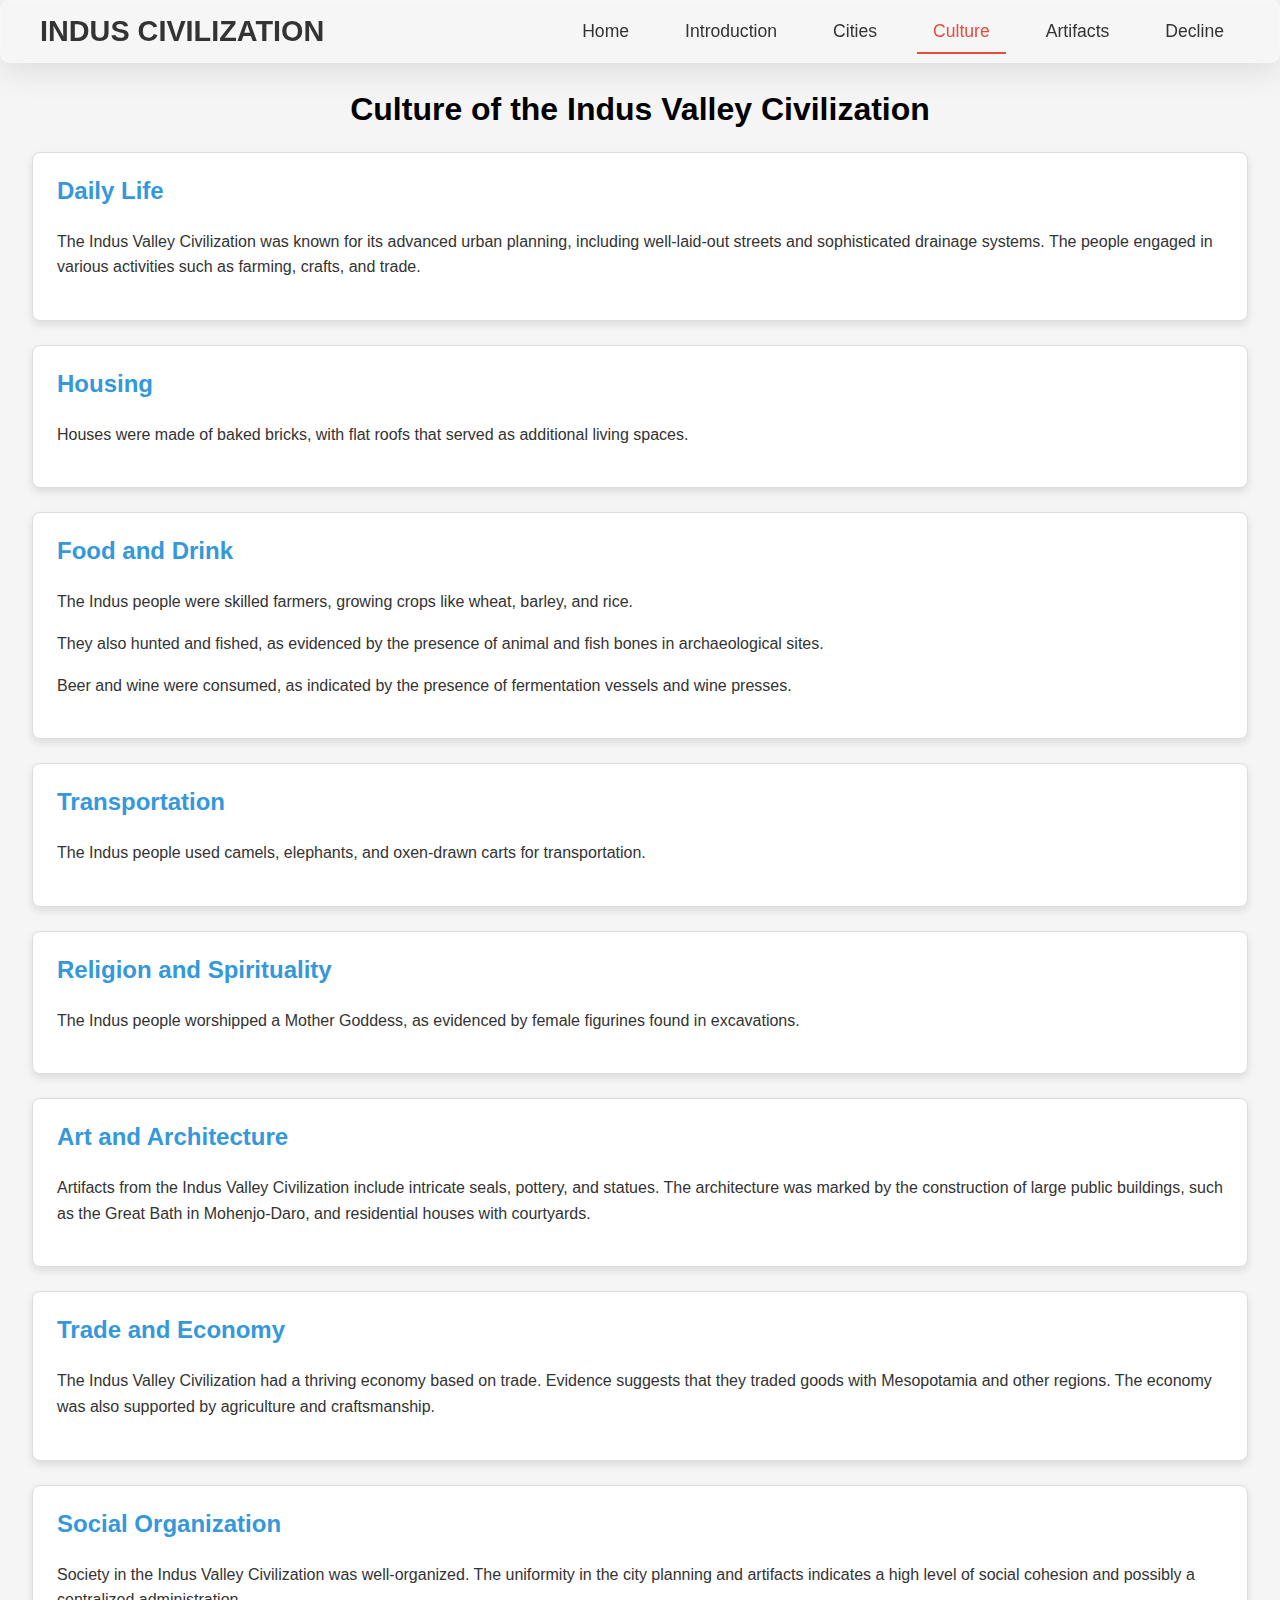
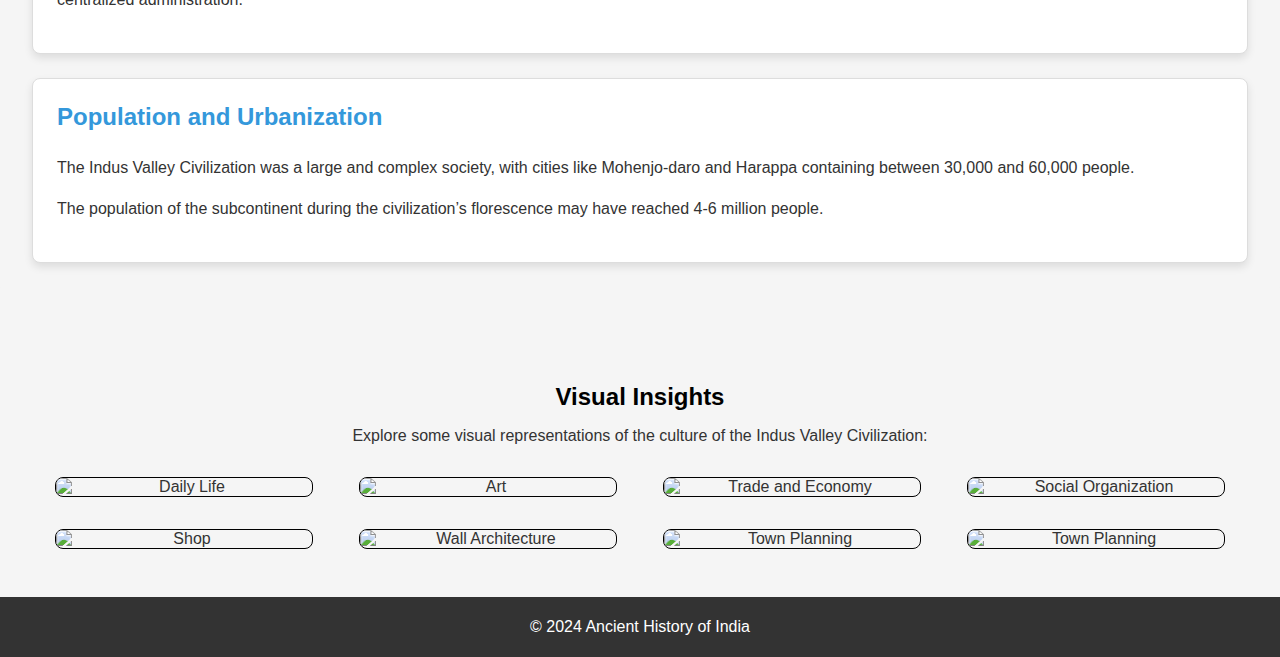
==== culture.html @ d0943c01 "Update UI Design" ====
<!DOCTYPE html>
<html lang="en">
<head>
    <meta charset="UTF-8">
    <meta name="viewport" content="width=device-width, initial-scale=1.0">
    <title>Culture of the Indus Valley Civilization</title>
    <link rel="stylesheet" href="styles.css">
    <!-- Add Animate.css for animations -->
    <link rel="stylesheet" href="https://cdnjs.cloudflare.com/ajax/libs/animate.css/4.1.1/animate.min.css">
</head>
<body>
    <header>
      <nav class="navbar">
        <div class="navbar-container">
          <a class="navbar-logo">INDUS CIVILIZATION</a>
          <button class="navbar-toggle" id="navbar-toggle">
            <span class="navbar-toggle-icon">&#9776;</span> <!-- Hamburger Icon -->
          </button>
          <ul class="navbar-list" id="navbar-menu">
            <li class="navbar-item"><a href="index.html" class="navbar-link">Home</a></li>
            <li class="navbar-item"><a href="introduction.html" class="navbar-link">Introduction</a></li>
            <li class="navbar-item"><a href="cities.html" class="navbar-link">Cities</a></li>
            <li class="navbar-item"><a href="culture.html" class="navbar-link">Culture</a></li>
            <li class="navbar-item"><a href="artifacts.html" class="navbar-link">Artifacts</a></li>
            <li class="navbar-item"><a href="decline.html" class="navbar-link">Decline</a></li>
        </ul>
        </div>
      </nav>
      </header>
        

    <main>
        <section class="culture-overview">
            <h2 class="animate__animated animate__fadeIn">Culture of the Indus Valley Civilization</h2>
            <div class="culture-content">
                <div class="culture-section animate__animated animate__fadeIn">
                    <h3>Daily Life</h3>
                    <p>The Indus Valley Civilization was known for its advanced urban planning, including well-laid-out streets and sophisticated drainage systems. The people engaged in various activities such as farming, crafts, and trade.</p>
                </div>

                <div class="culture-section animate__animated animate__fadeIn">
                    <h3>Housing</h3>
                    <p>Houses were made of baked bricks, with flat roofs that served as additional living spaces.</p>
                </div>

                <div class="culture-section animate__animated animate__fadeIn">
                    <h3>Food and Drink</h3>
                    <p>The Indus people were skilled farmers, growing crops like wheat, barley, and rice.</p>
                    <P>They also hunted and fished, as evidenced by the presence of animal and fish bones in archaeological sites.</P>
                    <p>Beer and wine were consumed, as indicated by the presence of fermentation vessels and wine presses.</p>
                </div>

                <div class="culture-section animate__animated animate__fadeIn">
                    <h3>Transportation</h3>
                    <p>The Indus people used camels, elephants, and oxen-drawn carts for transportation.</p>
                </div>

                <div class="culture-section animate__animated animate__fadeIn">
                    <h3>Religion and Spirituality</h3>
                    <p>The Indus people worshipped a Mother Goddess, as evidenced by female figurines found in excavations.</p>
                </div>

                <div class="culture-section animate__animated animate__fadeIn">
                    <h3>Art and Architecture</h3>
                    <p>Artifacts from the Indus Valley Civilization include intricate seals, pottery, and statues. The architecture was marked by the construction of large public buildings, such as the Great Bath in Mohenjo-Daro, and residential houses with courtyards.</p>
                </div>
                <div class="culture-section animate__animated animate__fadeIn">
                    <h3>Trade and Economy</h3>
                    <p>The Indus Valley Civilization had a thriving economy based on trade. Evidence suggests that they traded goods with Mesopotamia and other regions. The economy was also supported by agriculture and craftsmanship.</p>
                </div>
                <div class="culture-section animate__animated animate__fadeIn">
                    <h3>Social Organization</h3>
                    <p>Society in the Indus Valley Civilization was well-organized. The uniformity in the city planning and artifacts indicates a high level of social cohesion and possibly a centralized administration.</p>
                </div>

                <div class="culture-section animate__animated animate__fadeIn">
                    <h3>Population and Urbanization</h3>
                    <p>The Indus Valley Civilization was a large and complex society, with cities like Mohenjo-daro and Harappa containing between 30,000 and 60,000 people.</p>
                    <p>The population of the subcontinent during the civilization’s florescence may have reached 4-6 million people.</p>
                </div>
            </div>
        </section>

        <section class="culture-visuals">
            <div class="visuals-text animate__animated animate__fadeIn">
                <h3>Visual Insights</h3>
                <p>Explore some visual representations of the culture of the Indus Valley Civilization:</p>
            </div>
            <div class="visuals-images">
                <img src="images/14.webp" alt="Daily Life">
                <img src="images/11.webp" alt="Art">
                <img src="images/trade.jpg" alt="Trade and Economy">
                <img src="images/work.jpg" alt="Social Organization">
                <img src="images/shop.jpg" alt="Shop">
                <img src="images/wall.jpg" alt="Wall Architecture">
                <img src="images/Mohenjo-Daro1.jpg" alt="Town Planning">
                <img src="images/12.webp" alt="Town Planning">
                
            </div>
        </section>
    </main>

    <footer>
        <p>&copy; 2024 Ancient History of India</p>
    </footer>
    <script src="script.js"></script>
</body>
</html>
---- styles.css ----
:root {
  --primary-color: black; 
  --secondary-color: #2ecc71; 
  --accent-color: #e74c3c; 
  --background-color: #f5f5f5; 
  --text-color: #333333; 
  --navbar-background: rgba(255, 255, 255, 0.8);
  --navbar-text-color: #333333;
  --footer-background: #333333;
  --footer-text-color: #ffffff;

body {
  font-family: "Arial", sans-serif;
  margin: 0;
  padding: 0;
  background-color: var(--background-color);;
  color: var(--text-color);
  width: 100%;
  overflow-x: hidden; /* Ensure no horizontal scrollbars */
}

/* Navbar Container */
.navbar {
  background: rgba(255, 255, 255, 0.1); /* Semi-transparent background for glass effect */
  backdrop-filter: blur(20px); /* Apply blur effect */
  -webkit-backdrop-filter: blur(20px); /* For Safari */
  border: 1px solid rgba(255, 255, 255, 0.3); /* Light border for glass look */
  box-shadow: 0 8px 32px rgba(0, 0, 0, 0.1); /* Subtle shadow for depth */
  padding: 0.5rem 1rem;
  position: fixed;
  width: 100%;
  top: 0;
  left: 0;
  z-index: 1000;
  box-sizing: border-box; /* Prevent overflow due to padding */
  border-radius: 10px; /* Rounded corners for softer appearance */
}


/* Navbar Inner Container */
.navbar-container {
  display: flex;
  align-items: center;
  justify-content: space-between;
  max-width: 1200px;
  margin: 0 auto;
}

/* Logo */
.navbar-logo {
  color: var(--navbar-text-color);
  text-decoration: none;
  font-size: 1.8rem;
  font-weight: bold;
  transition: transition: color 0.3s, transform 0.2s, text-shadow 0.3s;
}

.navbar-logo:hover {
  color: var(--accent-color); 
  transform: scale(1.1); 
  text-shadow: 2px 2px 8px rgba(0, 0, 0, 0.2); 
}

/* Navbar List */
.navbar-list {
  list-style-type: none;
  margin: 0;
  padding: 0;
  display: flex;
}

/* Navbar Item */
.navbar-item {
  position: relative;
  margin-left: 1.5rem;
}

/* Navbar Link */
.navbar-link {
  color: var(--navbar-text-color);
  text-decoration: none;
  font-size: 1.1rem;
  padding: 0.75rem 1rem;
  display: block;
  transition: color 0.3s, transform 0.2s;
}

.navbar-link:hover {
  color:var(--accent-color);
  transform: scale(1.1);
}

.navbar-toggle {
  display: none;
}

/* Underline Animation */
.navbar-link::after {
  content: "";
  position: absolute;
  bottom: 0;
  left: 50%;
  width: 0;
  height: 2px;
  background-color: var(--accent-color);
  transition: width 0.3s, left 0.3s;
}

.navbar-link.active {
  color: var(--accent-color);
  transform: scale(1);
}

.navbar-link.active::after {
  width: 100%;
  left: 0;
}

.navbar-link:hover::after {
  width: 100%;
  left: 0;
}

.hero {
  display: flex;
  align-items: center;
  padding: 2rem;
  background-color:var(--background-color);
  margin: 1rem 0;
  border-radius: 8px;
  max-width: 1200px;
  margin: 0 auto; /* Ensure centering */
  box-sizing: border-box;
}

.hero-text {
  max-width: 50%;
}

.hero-text h2 {
  font-size: 2rem;
  margin: 0;
}

.hero-text p {
  font-size: 1rem;
  margin: 0.5rem 0;
}

.hero-text .btn {
  display: inline-block;
  padding: 0.5rem 1rem;
  margin-top: 1rem;
  background-color: #3498db;
  color: #fff;
  text-decoration: none;
  border-radius: 5px;
  transition: background-color 0.3s;
}

.hero-text .btn:hover {
  background-color: var(--accent-color);
}

.hero-image {
  max-width: 40%;
  height: auto;
  border-radius: 8px;
  margin-top: 4%;
  box-shadow: 0 8px 16px rgba(0, 0, 0, 0.2);
}

.info-cards {
  display: flex;
  justify-content: space-between;
  flex-wrap: wrap;
  padding: 2rem;
  max-width: 1200px;
  margin: 0 auto;
}

.card {
  background: #fff;
  border: 1px solid black;
  border-radius: 8px;
  box-shadow: 0 4px 8px rgba(0, 0, 0, 0.1);
  padding: 1.5rem;
  width: 30%;
  text-align: center;
  box-sizing: border-box;
  margin: 5px;
}

.card h3 {
  margin-top: 0;
  font-size: 1.3rem;
}

.card p {
  font-size: 1rem;
}

.card .btn {
  margin-top: 1rem;
  background-color: #3498db;
  color: #fff;
  padding: 0.5rem 1rem;
  border: none;
  border-radius: 5px;
  text-align: center;
  text-decoration: none;
  font-size: 1rem;
  transition: background-color 0.3s ease, transform 0.3s ease,
    box-shadow 0.3s ease;
}

/* Button hover state with animation */
.card .btn:hover {
  background-color: var(--accent-color);
  transform: scale(1.05); /* Slightly scale up */
  box-shadow: 0 4px 8px rgba(0, 0, 0, 0.2); /* Add shadow effect */
}

footer {
  background-color: var(--footer-background);
  color: var(--footer-text-color);
  text-align: center;
  padding: 0.3rem;
  position: static;
  width: 100%;
  bottom: 0;
  box-sizing: border-box;
}

/* Media Queries */
@media (max-width: 768px) {
  .navbar-container {
    flex-direction: column;
    align-items: flex-start;
  }

  .navbar-list {
    flex-direction: column;
    width: 100%;
  }

  .navbar-link {
    padding: 0.5rem;
    text-align: left;
  }

  .hero {
    flex-direction: column;
    text-align: center;
  }

  .hero-text {
    max-width: 100%;
    margin-bottom: 1rem;
  }

  .hero-image {
    max-width: 80%;
  }

  .info-cards {
    flex-direction: column;
    padding: 1rem;
  }

  .card {
    width: 100%;
  }

  footer {
    padding: 1.5rem;
  }
}

@media (max-width: 480px) {
  body {
    display: flex;
    flex-direction: column;
    justify-content: space-between;
    min-height: 100vh;
  }

  .navbar {
    padding: 0.5rem;
    box-sizing: border-box;
  }

  .navbar-container {
    flex-direction: row;
    justify-content: space-between;
    width: 100%;
  }

  .navbar-logo {
    text-shadow: 2px solid black;
    font-size: 1.5rem;
    margin-top: 3px;
  }

  .navbar-toggle {
    display: block;
    background: none;
    border: none;
    font-size: 1.5rem;
    color: var(--primary-color);
    cursor: pointer;
    margin-top: -2px;
  }

  .navbar-list {
    position: absolute;
    top: 100%;
    right: 0;
    background-color: #333;
    width: 100%;
    max-height: 0;
    overflow: hidden;
    flex-direction: column;
    transition: max-height 0.3s ease-in-out;
  }

  .navbar-list.active {
    max-height: 500px;
  }

  .navbar-item {
    margin: 0;
    text-align: center;
  }

  .navbar-link {
    color: #fff;
    text-decoration: none;
    padding: 1rem;
    display: block;
    border-bottom: 1px solid #444;
  }

  .hero {
    padding: 1rem;
    margin: 0 auto;
  }

  .hero-text {
    max-width: 100%;
    margin-top: 2rem;
  }

  .hero-text h2 {
    font-size: 1.5rem;
    margin-top: 20px;
  }

  .hero-image {
    max-width: 80%;
    margin-top: 1rem;
  }

  .info-cards {
    flex-direction: column;
    padding: 1rem;
  }

  .card {
    width: 100%;
  }

  footer {
    padding: 0.1rem;
    font-size: 12px;
  }
  /* Introduction */
}

/* Introduction */
.intro {
  display: flex;
  align-items: center;
  justify-content: space-between;
  padding: 2rem;
  background-color: var(--background-color);
  border-radius: 8px;
  margin: 2rem 0;
}

.intro-text {
  max-width: 100%;
}

.intro-text h2 {
  font-size: 2rem;
  text-align: center;
  margin: top 0;
  color: var(--primary-color);
}


.intro-text p {
  font-size: 1rem;
  line-height: 1.6;
}

.highlights {
  display: flex;
  justify-content: space-around;
  flex-wrap: wrap;
  padding: 2rem;
}

.highlight-card {
  background: #fff;
  border: 1px solid black;
  border-radius: 8px;
  box-shadow: 0 4px 8px rgba(0, 0, 0, 0.1);
  padding: 1.5rem;
  width: 30%;
  margin: 1rem 0;
  text-align: center;
}

.highlight-card h3 {
  font-size: 2vw;
  margin-top: 0;
  color: #3498db;
}

.highlight-card p {
  font-size: 1rem;
}

/* Media Queries for Mobile Responsiveness */
@media (max-width: 768px) {
  .intro {
    flex-direction: column; /* Stack intro content vertically */
    padding: 1rem; /* Adjust padding */
  }

  .intro-text h2 {
    font-size: 1.5rem; /* Adjust font size */
  }

  .intro-text p {
    font-size: 1.2rem; /* Adjust font size */
  }

  .highlights {
    flex-direction: column; /* Stack highlight cards vertically */
    padding: 2.5rem;
    /* Adjust padding */
  }

  .highlight-card {
    width: 100%; /* Full width on smaller screens */
    padding: 1rem; /* Adjust padding */
  }

  .highlight-card h3 {
    font-size: 1.2rem; /* Adjust font size */
  }

  .highlight-card p {
    font-size: 1.2rem; /* Adjust font size */
  }
}

@media (max-width: 480px) {
  .intro {
    padding: 0.5rem;
  }

  .intro-text h2 {
    font-size: 1.4rem;
    margin-top: 25px;
  }

  .intro-text p {
    font-size: 1rem;
  }

  .highlight-card {
    padding: 0.5rem;
    padding-left: -2.5rem;
  }

  .highlight-card h3 {
    font-size: 1.2rem;
  }

  .highlight-card p {
    font-size: 1rem;
  }
}

/* Cities */
.cities-overview {
  padding: 2rem;
  background-color: var(--background-color);
  border-radius: 8px;
  margin: 2rem 0;
  text-align: center;
}

.cities-overview h2 {
  font-size: 2rem;
  margin-bottom: 1rem;
  color: var(--primary-color);
}

.city-cards {
  display: flex;
  flex-wrap: wrap;
  justify-content: space-around;
}

.city-card {
  background: #fff;
  border: 1px solid #ddd;
  border-radius: 8px;
  box-shadow: 0 4px 8px rgba(0, 0, 0, 0.1);
  padding: 1rem;
  width: 45%;
  margin: 1rem 0;
  text-align: center;
  transition: transform 0.3s, box-shadow 0.3s;
}

.city-card img {
  width: 80%;
  height: 70%;
  border-radius: 8px;
}

.city-card h3 {
  font-size: 1.5rem;
  margin: 0.5rem 0;
  color: #3498db;
}

.city-card p {
  font-size: 1rem;
  line-height: 1.6;
}

.city-card:hover {
  transform: scale(1.05);
  box-shadow: 0 6px 12px rgba(0, 0, 0, 0.2);
}

@media (max-width: 768px) {
  .city-card {
    width: 100%;
    margin: 1rem 0;
  }

  .cities-overview h2 {
    font-size: 1.75rem;
  }

  .city-card h3 {
    font-size: 1.25rem;
  }

  .city-card p {
    font-size: 0.9rem;
  }
}

/* Further adjustments for very small screens (max-width: 480px) */
@media (max-width: 480px) {
  .cities-overview {
    padding: 1.5rem;
  }

  .cities-overview h2 {
    font-size: 1.5rem;
  }

  .city-card {
    padding: 1rem;
    height: fit-content;
  }

  .city-card img {
    width: 80%;
    height: 50%; /* Maintain aspect ratio */
    border-radius: 8px;
    object-fit: cover;
  }

  .city-card h3 {
    font-size: 1.1rem;
  }

  .city-card p {
    font-size: 1rem;
  }
}

/* Culture */
/* Culture Overview Section */
.culture-overview {
  padding: 2rem;
  background-color: var(--background-color);
  border-radius: 8px;
  margin: 2rem 0;
}

.culture-overview h2 {
  font-size: 2rem;
  margin-bottom: 1.5rem;
  text-align: center;
  color: var(--primary-color);
}

.culture-content {
  display: flex;
  flex-direction: column;
  gap: 1.5rem;
}

/* Individual Culture Sections */
.culture-section {
  background: #fff;
  border: 1px solid #ddd;
  border-radius: 8px;
  box-shadow: 0 4px 8px rgba(0, 0, 0, 0.1);
  padding: 1.5rem;
  transition: transform 0.3s, box-shadow 0.3s;
}

.culture-section h3 {
  font-size: 1.5rem;
  margin-top: 0;
  color: #3498db;
}

.culture-section p {
  font-size: 1rem;
  line-height: 1.6;
}

.culture-section:hover {
  transform: scale(1.05);
  box-shadow: 0 6px 12px rgba(0, 0, 0, 0.2);
}

/* Visuals Section */
.culture-visuals {
  text-align: center;
  padding: 2rem;
}

.visuals-text h3 {
  font-size: 1.5rem;
  margin-bottom: 1rem;
  color: var(--primary-color);
}

.visuals-text p {
  font-size: 1rem;
}

.visuals-images {
  display: flex;
  justify-content: space-around;
  flex-wrap: wrap;
}

.visuals-images img {
  width: 20vw;
  height: 30vh;
  border-radius: 8px;
  border: 1px solid black;
  margin: 1rem 0;
}

/* Responsive adjustments for screens smaller than 768px */
@media (max-width: 768px) {
  .culture-overview {
    padding: 1.5rem;
  }

  .culture-overview h2 {
    font-size: 1.75rem;
  }

  .culture-section {
    padding: 1rem;
  }

  .culture-section h3 {
    font-size: 1.25rem;
  }

  .culture-section p {
    font-size: 0.9rem;
  }

  .visuals-images {
    flex-direction: column;
    align-items: center;
  }

  .visuals-images img {
    width: 60vw; /* Adjust image size for smaller screens */
    height: auto;
  }
}

/* Further adjustments for very small screens (max-width: 480px) */
@media (max-width: 480px) {
  .culture-overview {
    padding: 1rem;
  }

  .culture-overview h2 {
    font-size: 1.5rem;
  }

  .culture-section {
    padding: 0.75rem;
  }

  .culture-section h3 {
    font-size: 1.1rem;
  }

  .culture-section p {
    font-size: 1rem;
  }

  .visuals-text h3 {
    font-size: 1.3rem;
    margin-top: 0;
  }

  .visuals-images {
    gap: 1rem;
  }

  .visuals-images img {
    width: 100%;
    height: 100%;
  }
}

/* Artifacts */
/* Artifacts Section */
.artifacts {
  padding: 2rem;
  background-color: var(--background-color);
  border-radius: 8px;
  margin: 2rem 0;
}

.artifacts h2 {
  font-size: 2rem;
  margin-bottom: 1.5rem;
  text-align: center;
  color: var(--primary-color);
}

/* Artifacts Container */
.artifacts-container {
  display: flex;
  flex-wrap: wrap;
  justify-content: space-around;
}

/* Artifact Item */
.artifact-item {
  width: 22%;
  margin: 1rem 0;
  text-align: center;
  background: #fff;
  border: 1px solid #ddd;
  border-radius: 8px;
  box-shadow: 0 4px 8px rgba(0, 0, 0, 0.1);
  transition: transform 0.3s, box-shadow 0.3s;
}

.artifact-item img {
  width: 100%;
  height: auto;
  border-bottom: 1px solid #ddd;
  border-radius: 8px 8px 0 0;
}

.artifact-item p {
  padding: 0.5rem;
  font-size: 1rem;
  margin: 0;
}

.artifact-item:hover {
  transform: scale(1.05);
  box-shadow: 0 6px 12px var(--accent-color);
}

/* Responsive adjustments for screens smaller than 768px */
@media (max-width: 768px) {
  .artifact-item {
    width: 45%; /* Two items per row on tablet-sized screens */
  }
}

/* Responsive adjustments for screens smaller than 480px */
@media (max-width: 480px) {
  .artifacts h2 {
    font-size: 1.5rem;
  }
  .artifact-item {
    width: 100%; /* Single item per row on mobile screens */
  }

  .artifacts h2 {
    font-size: 1.5rem; /* Adjust font size for mobile */
  }

  .artifact-item p {
    font-size: 0.9rem; /* Slightly smaller text on mobile */
  }
}

/* Decline */

.decline-overview {
  padding: 2rem;
  background-color: var(--background-color);
  border-radius: 8px;
  margin: 2rem 0;
  text-align: center;
}

.decline-overview h2 {
  font-size: 2rem;
  margin-bottom: 1rem;
  color: var(--primary-color);
}

.decline-overview p {
  font-size: 1.1rem;
  line-height: 1.6;
}

.decline-theories {
  display: flex;
  flex-wrap: wrap;
  justify-content: space-around;
  padding: 2rem;
}

.theory-card {
  background: #fff;
  border: 1px solid black;
  border-radius: 8px;
  box-shadow: 0 4px 8px rgba(0, 0, 0, 0.1);
  padding: 1.5rem;
  width: 45%;
  margin: 1rem 0;
  text-align: center;
}

.theory-card h3 {
  font-size: 1.5rem;
  margin-top: 0;
  color: #3498db;
}

.theory-card p {
  font-size: 1rem;
  line-height: 1.6;
}

.visuals {
  text-align: center;
  padding: 2rem;
}

.visuals-text h3 {
  font-size: 1.5rem;
  margin-bottom: 1rem;
}

.visuals-images {
  display: flex;
  justify-content: space-around;
  flex-wrap: wrap;
}

.visuals-images img {
  max-width: 45%;
  height: auto;
  border-radius: 8px;
  border: 1px solid black;
  margin: 1rem 0;
}

@media only screen and (max-width: 420px) {
  .decline-overview h2 {
    margin-bottom: 1rem;
    text-align: center;
    font-size: 1.5rem;
  }
  .decline-overview p {
    font-size: 1rem;
    line-height: 1.6;
    text-align: left;
  }

  .decline-overview h2 {
    font-size: 1.5rem;
  }

  .decline-overview p {
    font-size: 1rem;
  }

  .decline-theories {
    padding: 0.75rem;
  }

  .theory-card {
    padding: 0.75rem;
    width: 100%;
  }

  .theory-card h3 {
    font-size: 1.1rem;
  }

  .theory-card p {
    font-size: 1rem;
  }

  .visuals {
    padding: 0.75rem;
  }

  .visuals-text h3 {
    font-size: 1.1rem;
  }

  .visuals-images img {
    width: 100%;
    border-bottom: 1px solid black;
    border-radius: 8px 8px 0 0;
  }
}
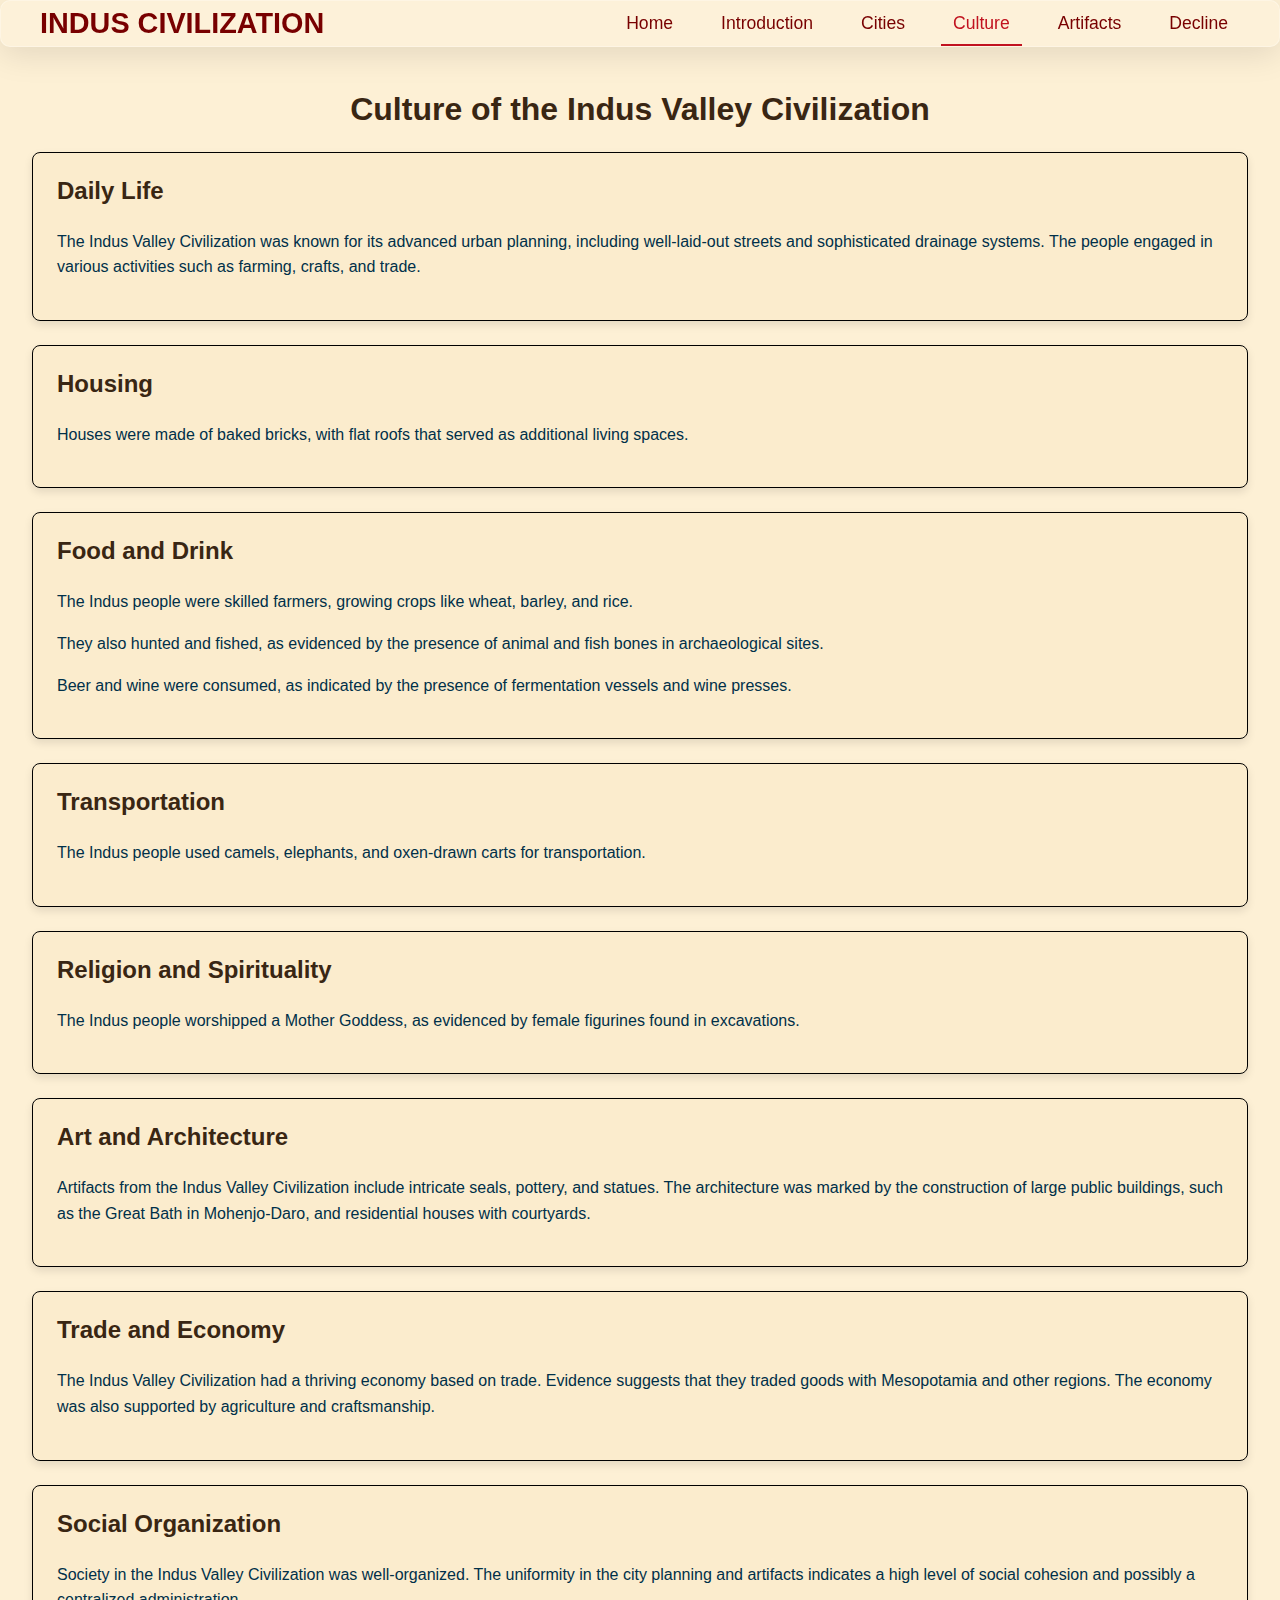
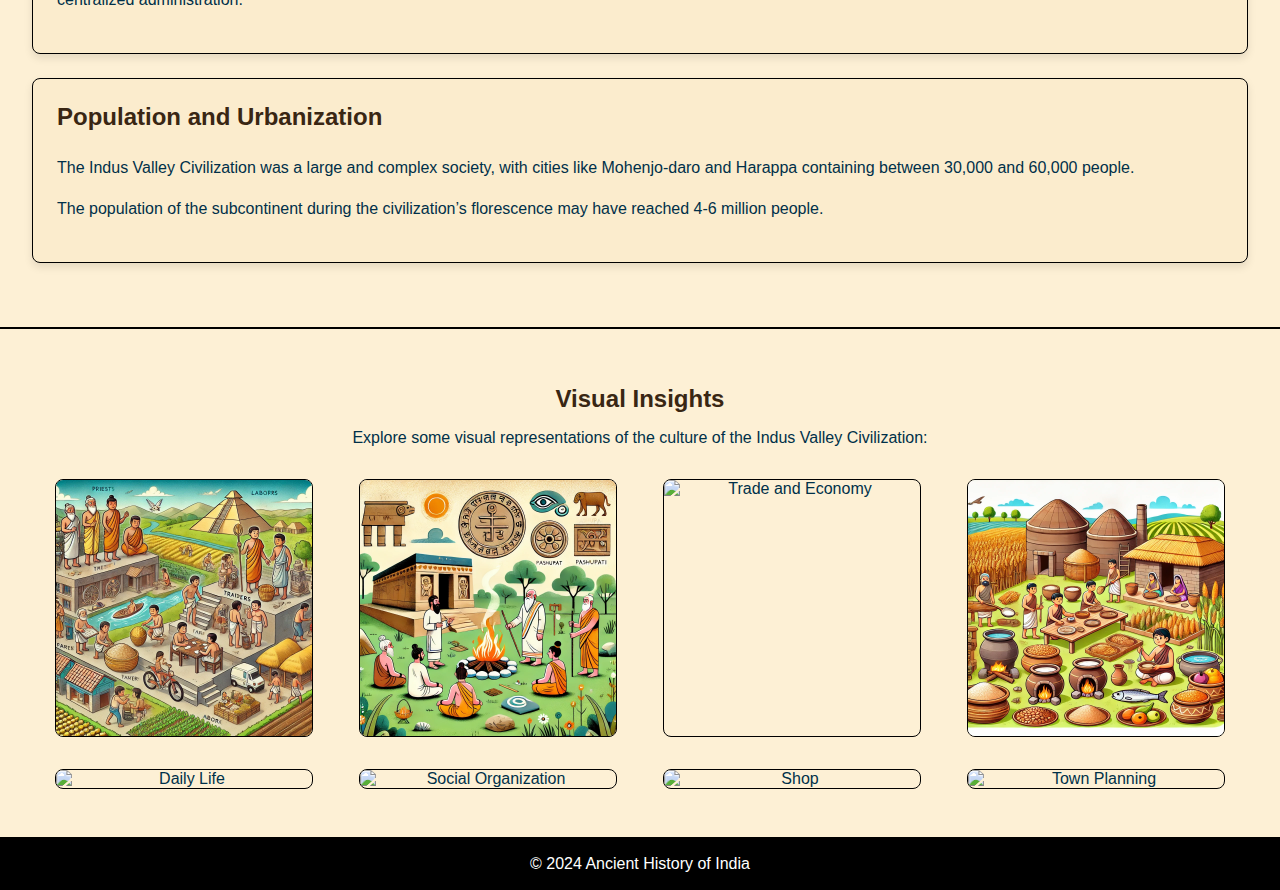
==== commit 0d9b68dc: "Update UI" ====
--- a/culture.html
+++ b/culture.html
@@ -87,14 +87,16 @@
                 <p>Explore some visual representations of the culture of the Indus Valley Civilization:</p>
             </div>
             <div class="visuals-images">
+                <img src="images/Social Organization.webp" title="Social Organization">
+                <img src="images/Religion and Spirituality.webp" alt="Religion">
+                <img src="images/trade.jpg" alt="Trade and Economy">
+                
+                <img src="images/Food and Drink.webp" alt="Art">
                 <img src="images/14.webp" alt="Daily Life">
-                <img src="images/11.webp" alt="Art">
-                <img src="images/trade.jpg" alt="Trade and Economy">
                 <img src="images/work.jpg" alt="Social Organization">
                 <img src="images/shop.jpg" alt="Shop">
-                <img src="images/wall.jpg" alt="Wall Architecture">
                 <img src="images/Mohenjo-Daro1.jpg" alt="Town Planning">
-                <img src="images/12.webp" alt="Town Planning">
+                
                 
             </div>
         </section>
--- a/styles.css
+++ b/styles.css
@@ -1,12 +1,12 @@
 :root {
-  --primary-color: black; 
+  --primary-color: #392613; 
   --secondary-color: #2ecc71; 
-  --accent-color: #e74c3c; 
-  --background-color: #f5f5f5; 
-  --text-color: #333333; 
-  --navbar-background: rgba(255, 255, 255, 0.8);
-  --navbar-text-color: #333333;
-  --footer-background: #333333;
+  --accent-color: #c1121f; 
+  --background-color: #fdf0d5; 
+  --text-color: #003049; 
+  --navbar-background: #e6ccb3;
+  --navbar-text-color: #780000;
+  --footer-background: black;
   --footer-text-color: #ffffff;
 
 body {
@@ -26,7 +26,7 @@
   -webkit-backdrop-filter: blur(20px); /* For Safari */
   border: 1px solid rgba(255, 255, 255, 0.3); /* Light border for glass look */
   box-shadow: 0 8px 32px rgba(0, 0, 0, 0.1); /* Subtle shadow for depth */
-  padding: 0.5rem 1rem;
+  /* padding: 0.5rem 1rem; */
   position: fixed;
   width: 100%;
   top: 0;
@@ -48,11 +48,11 @@
 
 /* Logo */
 .navbar-logo {
-  color: var(--navbar-text-color);
+  color: #780000;
   text-decoration: none;
   font-size: 1.8rem;
   font-weight: bold;
-  transition: transition: color 0.3s, transform 0.2s, text-shadow 0.3s;
+  transition: color 0.3s, transform 0.2s, text-shadow 0.3s;
 }
 
 .navbar-logo:hover {
@@ -80,7 +80,7 @@
   color: var(--navbar-text-color);
   text-decoration: none;
   font-size: 1.1rem;
-  padding: 0.75rem 1rem;
+  padding: 0.75rem 0.75rem;
   display: block;
   transition: color 0.3s, transform 0.2s;
 }
@@ -130,8 +130,9 @@
   border-radius: 8px;
   max-width: 1200px;
   margin: 0 auto; /* Ensure centering */
-  box-sizing: border-box;
-}
+  box-sizing: border-box;  
+}
+
 
 .hero-text {
   max-width: 50%;
@@ -151,7 +152,7 @@
   display: inline-block;
   padding: 0.5rem 1rem;
   margin-top: 1rem;
-  background-color: #3498db;
+  background-color: #780000;
   color: #fff;
   text-decoration: none;
   border-radius: 5px;
@@ -159,7 +160,9 @@
 }
 
 .hero-text .btn:hover {
-  background-color: var(--accent-color);
+  background: linear-gradient(90deg, #ff7f50, #ff4500); 
+  color: #fff; 
+  box-shadow: 0 8px 15px rgba(255, 69, 0, 0.3); 
 }
 
 .hero-image {
@@ -167,65 +170,17 @@
   height: auto;
   border-radius: 8px;
   margin-top: 4%;
-  box-shadow: 0 8px 16px rgba(0, 0, 0, 0.2);
-}
-
-.info-cards {
-  display: flex;
-  justify-content: space-between;
-  flex-wrap: wrap;
-  padding: 2rem;
-  max-width: 1200px;
-  margin: 0 auto;
-}
-
-.card {
-  background: #fff;
-  border: 1px solid black;
-  border-radius: 8px;
-  box-shadow: 0 4px 8px rgba(0, 0, 0, 0.1);
-  padding: 1.5rem;
-  width: 30%;
-  text-align: center;
-  box-sizing: border-box;
-  margin: 5px;
-}
-
-.card h3 {
-  margin-top: 0;
-  font-size: 1.3rem;
-}
-
-.card p {
-  font-size: 1rem;
-}
-
-.card .btn {
-  margin-top: 1rem;
-  background-color: #3498db;
-  color: #fff;
-  padding: 0.5rem 1rem;
-  border: none;
-  border-radius: 5px;
-  text-align: center;
-  text-decoration: none;
-  font-size: 1rem;
-  transition: background-color 0.3s ease, transform 0.3s ease,
-    box-shadow 0.3s ease;
-}
-
-/* Button hover state with animation */
-.card .btn:hover {
-  background-color: var(--accent-color);
-  transform: scale(1.05); /* Slightly scale up */
-  box-shadow: 0 4px 8px rgba(0, 0, 0, 0.2); /* Add shadow effect */
-}
+  box-shadow: 0 20px 20px rgba(5, 5, 5, 0.2);
+  
+}
+
+
 
 footer {
   background-color: var(--footer-background);
-  color: var(--footer-text-color);
-  text-align: center;
-  padding: 0.3rem;
+  color: white;
+  text-align: center;
+  padding: 0.1rem;
   position: static;
   width: 100%;
   bottom: 0;
@@ -297,7 +252,7 @@
   }
 
   .navbar-logo {
-    text-shadow: 2px solid black;
+    padding-left: 3rem;
     font-size: 1.5rem;
     margin-top: 3px;
   }
@@ -348,7 +303,7 @@
 
   .hero-text {
     max-width: 100%;
-    margin-top: 2rem;
+    margin-top: -5rem;
   }
 
   .hero-text h2 {
@@ -382,6 +337,7 @@
   display: flex;
   align-items: center;
   justify-content: space-between;
+  
   padding: 2rem;
   background-color: var(--background-color);
   border-radius: 8px;
@@ -390,6 +346,10 @@
 
 .intro-text {
   max-width: 100%;
+  border: 2px solid black;
+  margin-top: 5px;
+  padding-left: 10px;
+  padding-right: 10px;
 }
 
 .intro-text h2 {
@@ -403,6 +363,7 @@
 .intro-text p {
   font-size: 1rem;
   line-height: 1.6;
+  color: #003049;
 }
 
 .highlights {
@@ -413,7 +374,7 @@
 }
 
 .highlight-card {
-  background: #fff;
+  background: #fbeccd;
   border: 1px solid black;
   border-radius: 8px;
   box-shadow: 0 4px 8px rgba(0, 0, 0, 0.1);
@@ -426,11 +387,12 @@
 .highlight-card h3 {
   font-size: 2vw;
   margin-top: 0;
-  color: #3498db;
+  color: #392613;
 }
 
 .highlight-card p {
   font-size: 1rem;
+  color: #003049;
 }
 
 /* Media Queries for Mobile Responsiveness */
@@ -451,7 +413,8 @@
   .highlights {
     flex-direction: column; /* Stack highlight cards vertically */
     padding: 2.5rem;
-    /* Adjust padding */
+    padding-left: 18px;
+    margin-top: 15px;
   }
 
   .highlight-card {
@@ -469,9 +432,7 @@
 }
 
 @media (max-width: 480px) {
-  .intro {
-    padding: 0.5rem;
-  }
+ 
 
   .intro-text h2 {
     font-size: 1.4rem;
@@ -498,6 +459,7 @@
 
 /* Cities */
 .cities-overview {
+  
   padding: 2rem;
   background-color: var(--background-color);
   border-radius: 8px;
@@ -513,13 +475,14 @@
 
 .city-cards {
   display: flex;
+  
   flex-wrap: wrap;
   justify-content: space-around;
 }
 
 .city-card {
-  background: #fff;
-  border: 1px solid #ddd;
+  background: #fbeccd;
+  border: 1px solid black;
   border-radius: 8px;
   box-shadow: 0 4px 8px rgba(0, 0, 0, 0.1);
   padding: 1rem;
@@ -538,12 +501,13 @@
 .city-card h3 {
   font-size: 1.5rem;
   margin: 0.5rem 0;
-  color: #3498db;
+  color: #392613;
 }
 
 .city-card p {
   font-size: 1rem;
   line-height: 1.6;
+  color: #003049;
 }
 
 .city-card:hover {
@@ -598,6 +562,7 @@
 
   .city-card p {
     font-size: 1rem;
+    color: #003049;
   }
 }
 
@@ -625,8 +590,8 @@
 
 /* Individual Culture Sections */
 .culture-section {
-  background: #fff;
-  border: 1px solid #ddd;
+  border: 1px solid black;
+  background: #fbeccd;
   border-radius: 8px;
   box-shadow: 0 4px 8px rgba(0, 0, 0, 0.1);
   padding: 1.5rem;
@@ -636,12 +601,13 @@
 .culture-section h3 {
   font-size: 1.5rem;
   margin-top: 0;
-  color: #3498db;
+  color: #392613;
 }
 
 .culture-section p {
   font-size: 1rem;
   line-height: 1.6;
+  color: #003049;
 }
 
 .culture-section:hover {
@@ -651,6 +617,7 @@
 
 /* Visuals Section */
 .culture-visuals {
+  border-top: 2px solid black;
   text-align: center;
   padding: 2rem;
 }
@@ -663,6 +630,7 @@
 
 .visuals-text p {
   font-size: 1rem;
+  color: #003049;
 }
 
 .visuals-images {
@@ -728,6 +696,8 @@
 
   .culture-section h3 {
     font-size: 1.1rem;
+    display: flex;
+    justify-content: center;
   }
 
   .culture-section p {
@@ -740,12 +710,19 @@
   }
 
   .visuals-images {
-    gap: 1rem;
+    display: flex; /* Enables flexbox */
+    flex-direction: row; /* Stacks items vertically */
+    gap: 1rem; /* Adds space between images */
+    align-items: center;
+    
   }
 
   .visuals-images img {
-    width: 100%;
-    height: 100%;
+    width: auto; /* Keeps the natural width of the image */
+    max-width: 100%; /* Ensures images don't exceed container width */
+    height: auto; /* Maintains the image's aspect ratio */
+    max-height: 400px; /* Optional: Restricts the height for consistency */
+    object-fit: cover;
   }
 }
 
@@ -774,6 +751,7 @@
 
 /* Artifact Item */
 .artifact-item {
+  
   width: 22%;
   margin: 1rem 0;
   text-align: center;
@@ -795,11 +773,12 @@
   padding: 0.5rem;
   font-size: 1rem;
   margin: 0;
+  color: #003049;
 }
 
 .artifact-item:hover {
   transform: scale(1.05);
-  box-shadow: 0 6px 12px var(--accent-color);
+  box-shadow: 0 7px 15px var(--accent-color);
 }
 
 /* Responsive adjustments for screens smaller than 768px */
@@ -830,6 +809,7 @@
 /* Decline */
 
 .decline-overview {
+  
   padding: 2rem;
   background-color: var(--background-color);
   border-radius: 8px;
@@ -846,9 +826,11 @@
 .decline-overview p {
   font-size: 1.1rem;
   line-height: 1.6;
+  color: #003049;
 }
 
 .decline-theories {
+  border-bottom: 2px solid black;
   display: flex;
   flex-wrap: wrap;
   justify-content: space-around;
@@ -856,7 +838,7 @@
 }
 
 .theory-card {
-  background: #fff;
+  background: #fbeccd;
   border: 1px solid black;
   border-radius: 8px;
   box-shadow: 0 4px 8px rgba(0, 0, 0, 0.1);
@@ -869,12 +851,13 @@
 .theory-card h3 {
   font-size: 1.5rem;
   margin-top: 0;
-  color: #3498db;
+  color: #392613;
 }
 
 .theory-card p {
   font-size: 1rem;
   line-height: 1.6;
+  color: #003049;
 }
 
 .visuals {
